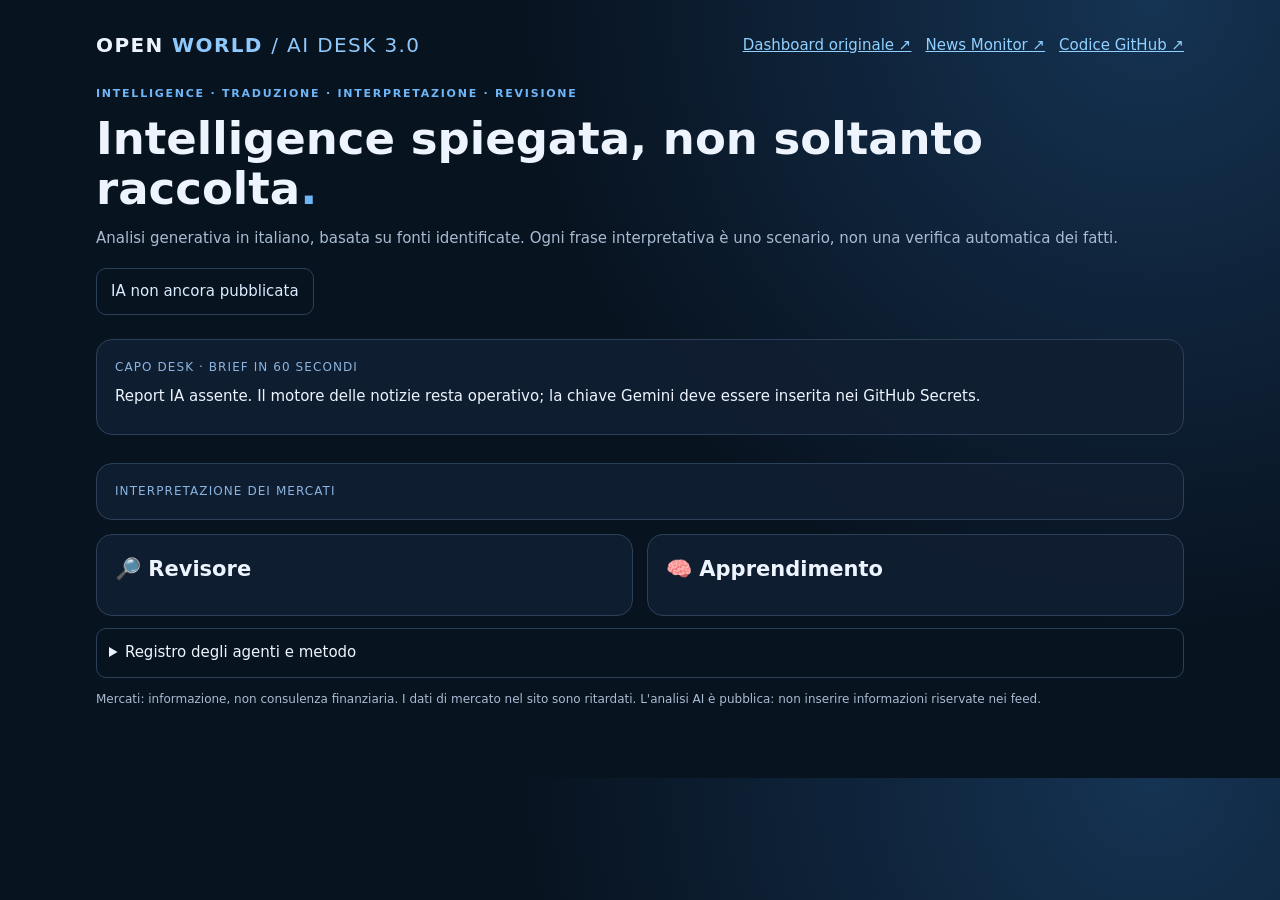
==== site/ai/index.html @ 58844883 "IMPORT: OPEN WORLD 3.0 + originale + Gemini agents" ====
<!doctype html><html lang="it"><head><meta charset="utf-8"><meta name="viewport" content="width=device-width, initial-scale=1, viewport-fit=cover"><meta name="theme-color" content="#0b1726"><title>OPEN WORLD • Intelligence AI</title>
<style>
:root{color-scheme:dark;--bg:#081320;--panel:#101e31;--line:#2d405a;--ink:#edf4fd;--muted:#a9bbd1;--accent:#6eb6f7}*{box-sizing:border-box}body{margin:0;background:radial-gradient(circle at 90% 0%,#153353,#081320 45%);font:15px/1.55 system-ui, -apple-system,'Segoe UI',sans-serif;color:var(--ink)}main{max-width:1120px;padding:18px 16px 70px;margin:0 auto}header{display:flex;align-items:center;justify-content:space-between;gap:14px;flex-wrap:wrap;padding:12px 0 24px}.brand{font-size:20px;font-weight:900;letter-spacing:.07em}.brand span{color:#8fc9fc}a{color:#91d1ff}nav{display:flex;gap:14px;flex-wrap:wrap}.eyebrow{font-size:11px;letter-spacing:.16em;font-weight:700;color:var(--accent)}h1{font-size:clamp(28px,5vw,45px);line-height:1.12;margin:12px 0}h2{font-size:21px;margin:0 0 12px}h3{font-size:16px;margin:8px 0}p{margin:8px 0}.muted{color:var(--muted)}.panel{background:rgba(16,30,49,.94);border:1px solid var(--line);border-radius:16px;padding:18px;margin:14px 0}.status{padding:11px 14px;border:1px solid var(--line);border-radius:10px;display:inline-block;margin:10px 0;color:#dbecff}.grid{display:grid;grid-template-columns:repeat(auto-fit,minmax(260px,1fr));gap:14px}.grid .panel{margin:0}.item{padding:14px 0;border-top:1px solid var(--line)}.item:first-child{border-top:0}.quote{border-left:3px solid #5ab9e5;padding-left:10px;margin:12px 0}.tag{display:inline-block;padding:4px 8px;background:#203754;border:1px solid var(--line);border-radius:8px;font-size:12px;margin:2px}.danger{color:#ffa29c}.note{font-size:12px;color:var(--muted)}.smallcaps{font-size:12px;letter-spacing:.09em;text-transform:uppercase;color:#8ab4df}.actions{display:flex;gap:12px;flex-wrap:wrap}.linkbtn{border:1px solid #5185ad;border-radius:10px;padding:9px 12px;text-decoration:none;color:white;background:#1a3b59}.columns{columns:2 340px;column-gap:22px}.columns p{break-inside:avoid}ol{padding-left:20px}.audit{display:flex;gap:8px;flex-wrap:wrap}button{background:#22496b;color:white;border:1px solid #4d7195;padding:10px;border-radius:8px}#issue{white-space:pre-wrap}details{border:1px solid var(--line);padding:12px;margin:12px 0;border-radius:10px}summary{cursor:pointer}@media(max-width:600px){header{align-items:flex-start}main{padding:12px} .panel{padding:14px}}
</style></head><body><main>
<header><div class="brand">OPEN <span>WORLD</span> <span style="font-weight:400">/ AI DESK 3.0</span></div><nav><a href="../original/">Dashboard originale ↗</a><a href="../">News Monitor ↗</a><a href="https://github.com/omarbaya/open-world-intelligence">Codice GitHub ↗</a></nav></header>
<div class="eyebrow">INTELLIGENCE · TRADUZIONE · INTERPRETAZIONE · REVISIONE</div>
<h1>Intelligence spiegata, non soltanto raccolta<span style="color:#6eb6f7">.</span></h1>
<p class="muted">Analisi generativa in italiano, basata su fonti identificate. Ogni frase interpretativa è uno scenario, non una verifica automatica dei fatti.</p>
<div id="status" class="status">Caricamento dati…</div><section class="panel"><div class="smallcaps">CAPO DESK · BRIEF IN 60 SECONDI</div><div id="summary">n.d.</div></section>
<section class="grid" id="roles"></section><section class="panel"><div class="smallcaps">INTERPRETAZIONE DEI MERCATI</div><div id="chief"></div></section>
<section class="grid"><article class="panel"><h2>🔎 Revisore</h2><div id="verification"></div></article><article class="panel"><h2>🧠 Apprendimento</h2><div id="learning"></div></article></section>
<details><summary>Registro degli agenti e metodo</summary><div id="audit"></div><p class="note">Il Verificatore IA controlla la coerenza con gli estratti disponibili, non sostituisce fonti indipendenti. Il sistema non modifica i parametri automaticamente.</p></details>
<div class="note">Mercati: informazione, non consulenza finanziaria. I dati di mercato nel sito sono ritardati. L'analisi AI è pubblica: non inserire informazioni riservate nei feed.</div>
</main><script>
const E=id=>document.getElementById(id),esc=s=>String(s??'n.d.').replace(/[&<>"']/g,c=>({'&':'&amp;','<':'&lt;','>':'&gt;','"':'&quot;',"'":'&#39;'}[c])),p=s=>'<p>'+esc(s)+'</p>';
function link(x){try{const u=new URL(x);return u.protocol==='https:'?u.href:'#'}catch{return '#'}}
function section(k,v){const title=({'geopolitica':'🌍 Geopolitica ed energia','macro':'📊 Macro e mercati','difesa':'🛡️ Difesa'})[k]||k;
const div=document.createElement('article');div.className='panel';div.innerHTML='<h2>'+title+'</h2>'+p(v.quadro||'n.d.')+(v.items||[]).map(i=>{
const source=window.refs?.[i.id];return '<div class="item"><h3>'+esc(i.traduzione||'n.d.')+'</h3><p><b>Fatto riportato:</b> '+esc(i.fatto)+'</p><p><b>Perché conta:</b> '+esc(i.perche_conta)+'</p><p><b>Se… allora…:</b> '+esc(i.mercati)+'</p><p class="note">'+esc(i.certezza)+'</p>'+(source?'<a href="'+link(source.url)+'" target="_blank" rel="noopener noreferrer">Fonte: '+esc(source.publisher)+' ↗</a> <small> '+esc(source.published_at||'')+'</small>':'')+'</div>';}).join('');return div}
const fields={'guerre_e_crisi':'Guerre e crisi','mercati':'Mercati','macro_banche_centrali':'Banche centrali','geopolitica_mercati':'Geopolitica → mercati','agenda':'Agenda','difesa':'Difesa','scenari_7_30_90':'Scenari 7/30/90 giorni','valutazione_finale':'Valutazione','lezione':'Lezione del giorno','limiti':'Limiti'};
fetch('../data/latest_ai.json?v='+Date.now(),{cache:'no-store'}).then(r=>{if(!r.ok)throw Error('HTTP '+r.status);return r.json()}).then(d=>{
E('status').textContent=(d.status==='ok'?'● IA generativa attiva':d.status==='partial'?'● Analisi IA parziale':'● IA non attivata')+' · '+(d.generated_at||'Nessuna esecuzione')+' · '+(d.model||'modello non configurato');
if(d.status==='not_configured'||d.status==='error'){E('summary').innerHTML='<p class="danger">'+esc(d.message||'Chiave Gemini mancante, o quota gratuita esaurita.')+'</p><p class="muted">Il News Monitor continua a funzionare autonomamente. La pagina AI non simula analisi inesistenti.</p>';return}
window.refs=Object.fromEntries((d.sources||[]).map(x=>[x.id,x]));
E('summary').innerHTML=(d.brief?.sintesi_60s||[]).map(s=>'<div class="quote">'+esc(s)+'</div>').join('')||p('n.d.');
Object.entries(d.research||{}).forEach(([k,v])=>E('roles').append(section(k,v)));
E('chief').innerHTML=Object.entries(fields).map(([k,t])=>'<h3>'+t+'</h3>'+p(d.brief?.[k])).join('');
E('verification').innerHTML=p(d.verification?.giudizio||'n.d.')+(d.verification?.segnalazioni||[]).map(x=>'<p class="quote">'+esc(x.problema)+' → '+esc(x.correzione)+'</p>').join('');
E('learning').innerHTML='<h3>Osservazioni</h3>'+(d.learning?.osservazioni||[]).map(p).join('')+'<h3>Correzioni proposte (non applicate automaticamente)</h3>'+(d.learning?.correzioni_proposte||[]).map(p).join('');
E('audit').innerHTML='<div class="audit">'+(d.agent_audit||[]).map(x=>'<span class="tag">'+esc(x.role)+': '+esc(x.status)+'</span>').join('')+'</div>';
}).catch(e=>{E('status').textContent='IA non ancora pubblicata';E('summary').innerHTML=p('Report IA assente. Il motore delle notizie resta operativo; la chiave Gemini deve essere inserita nei GitHub Secrets.')});
</script></body></html>
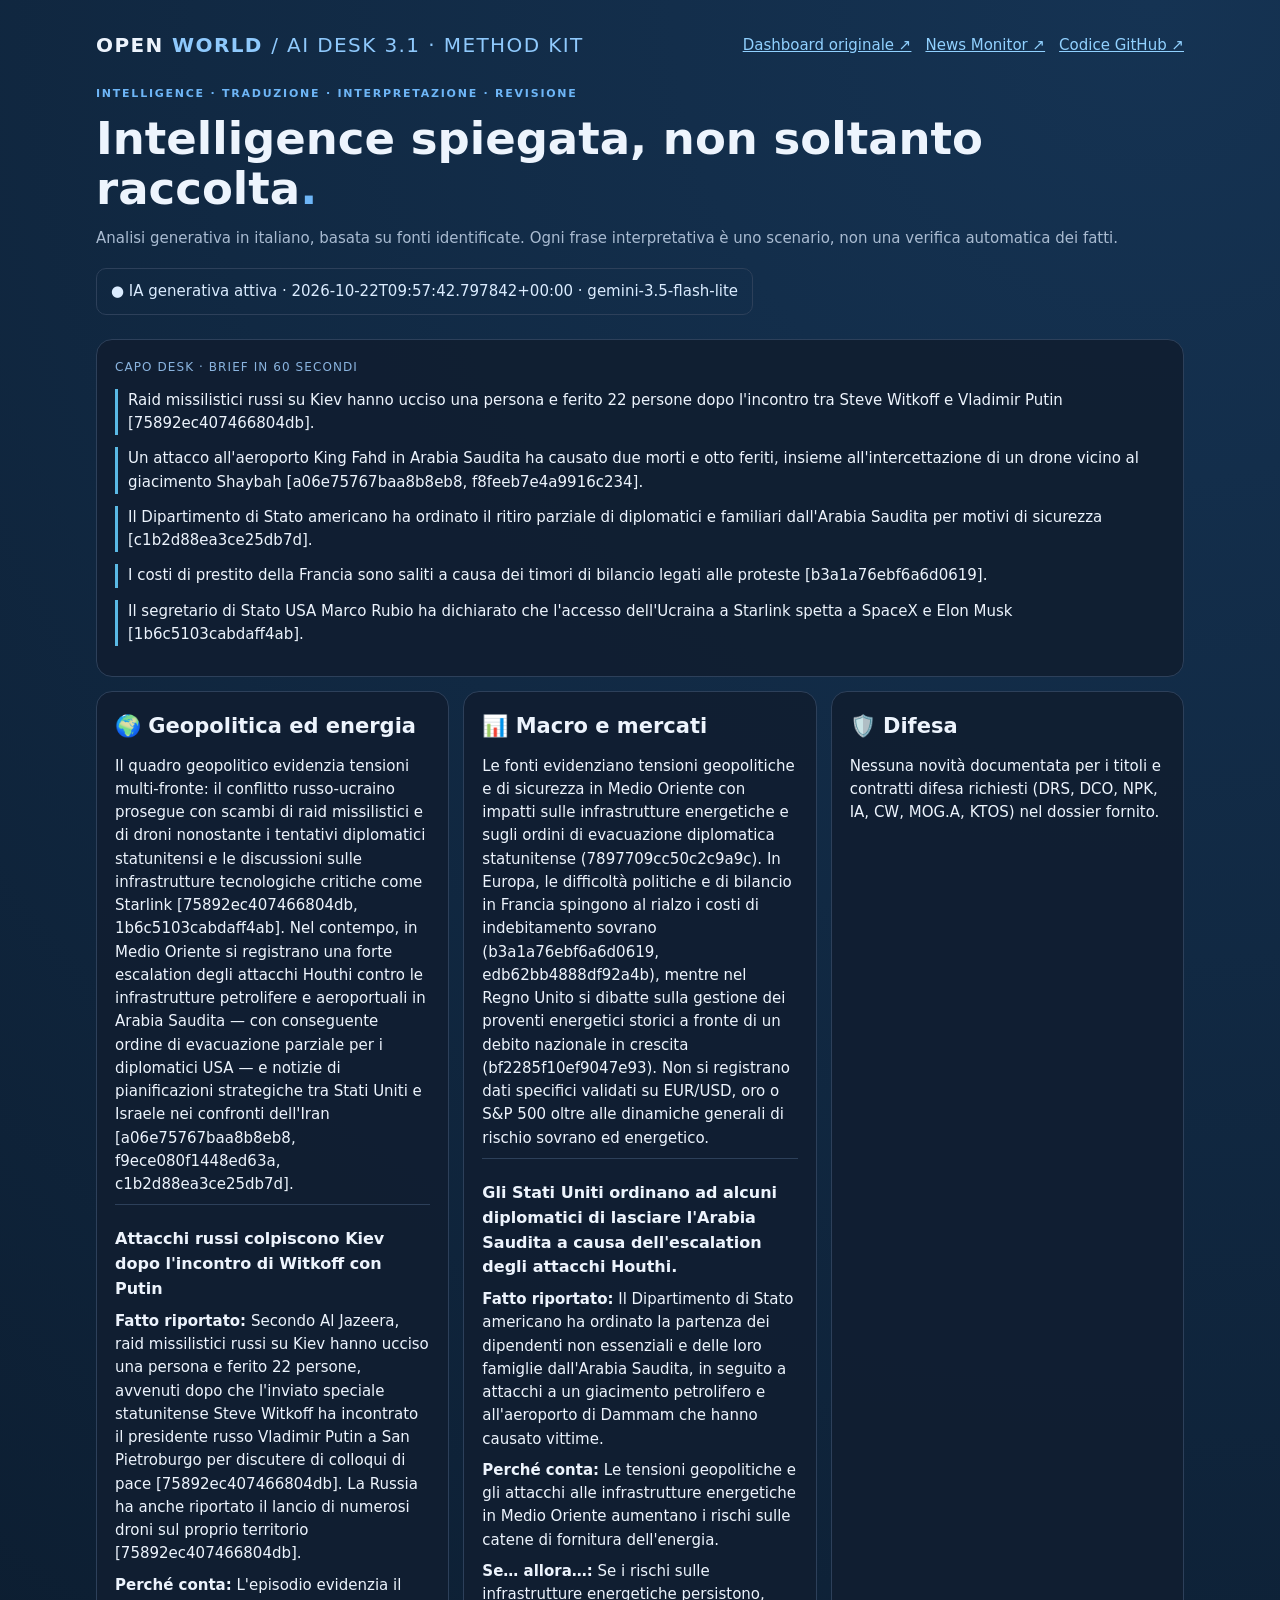
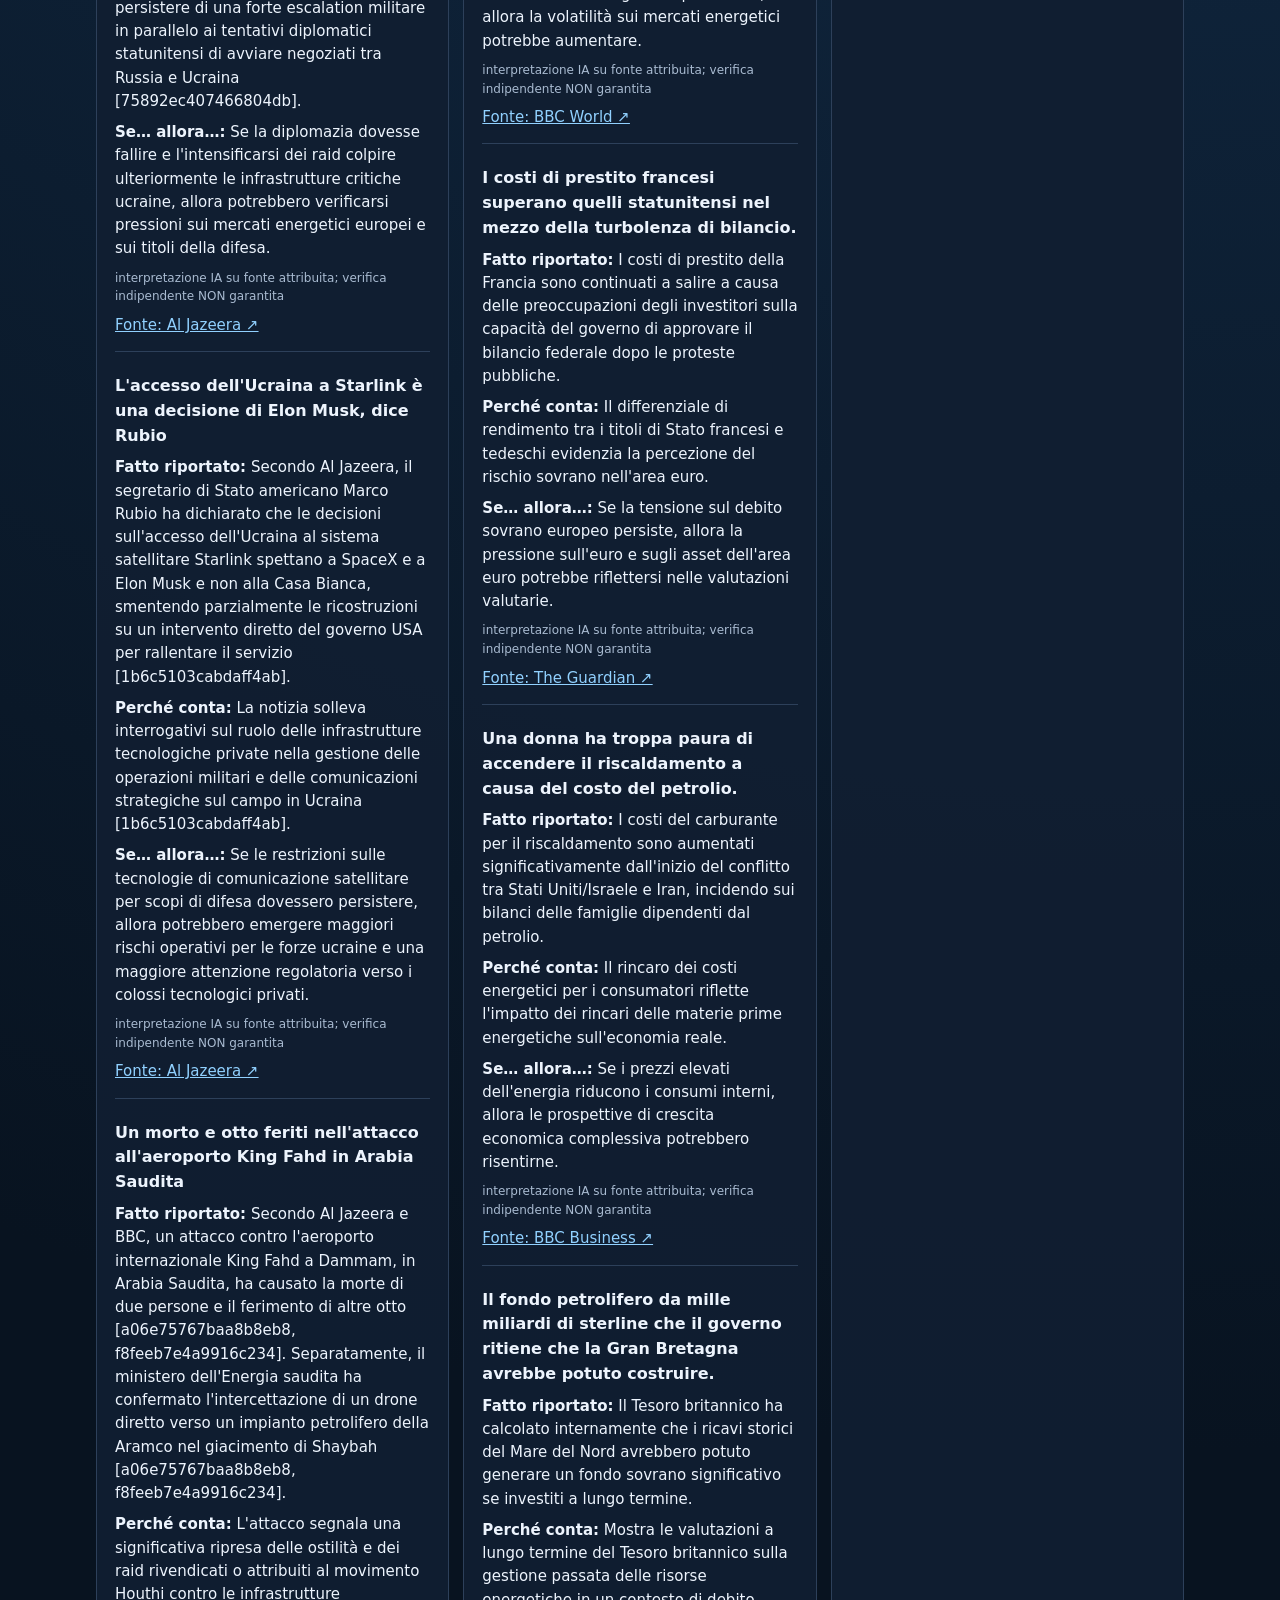
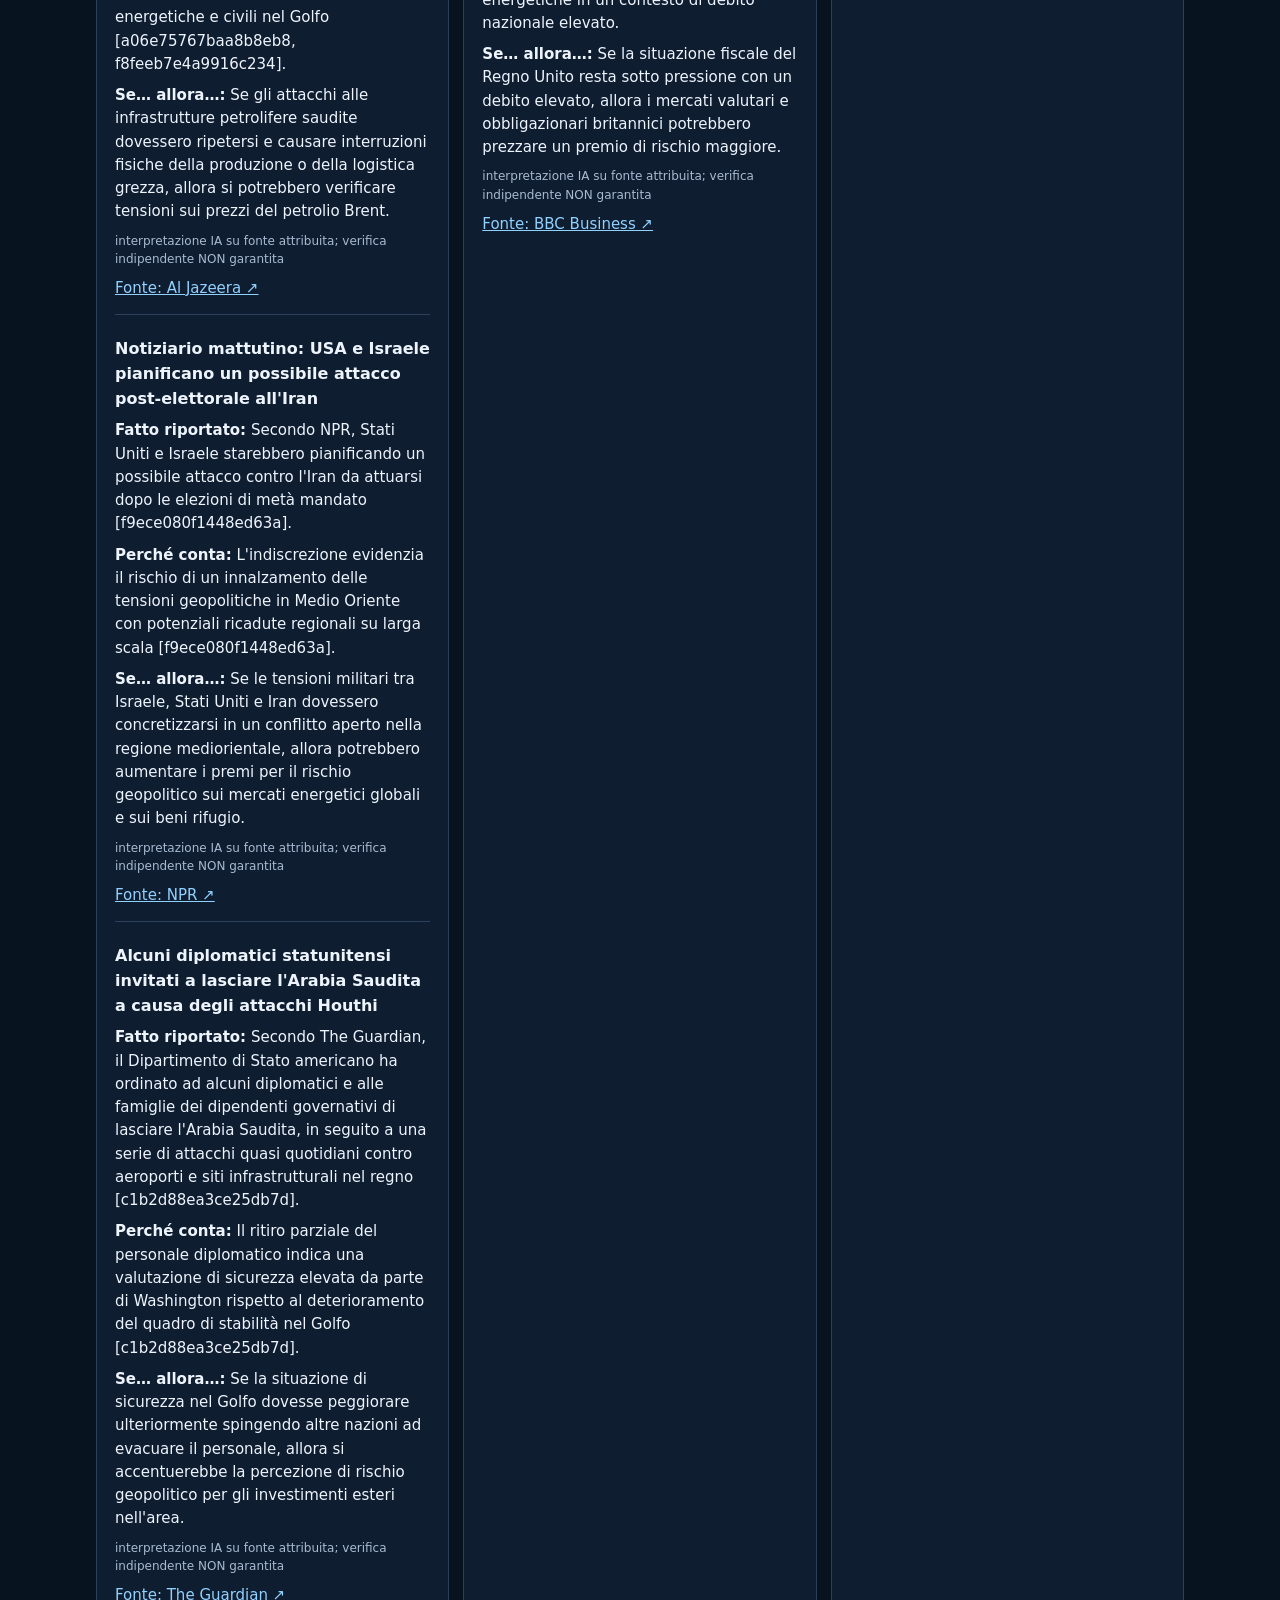
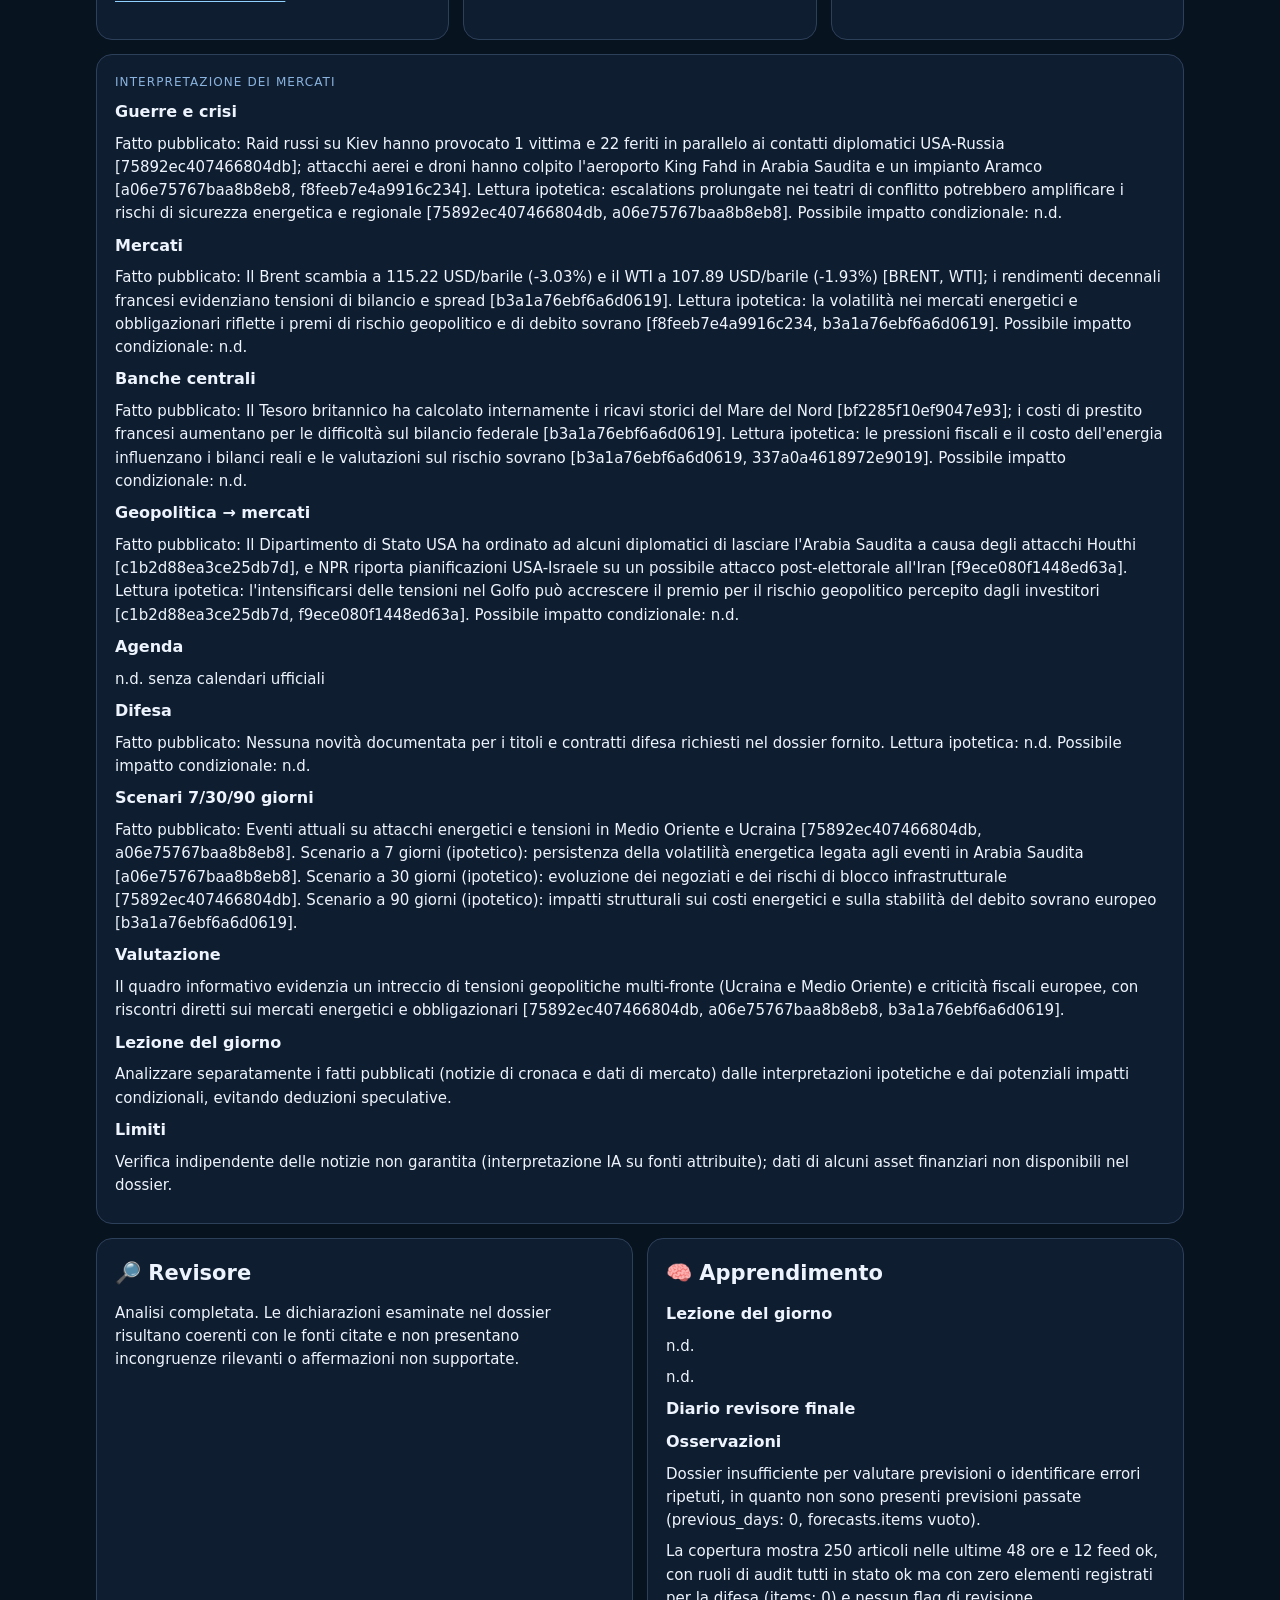
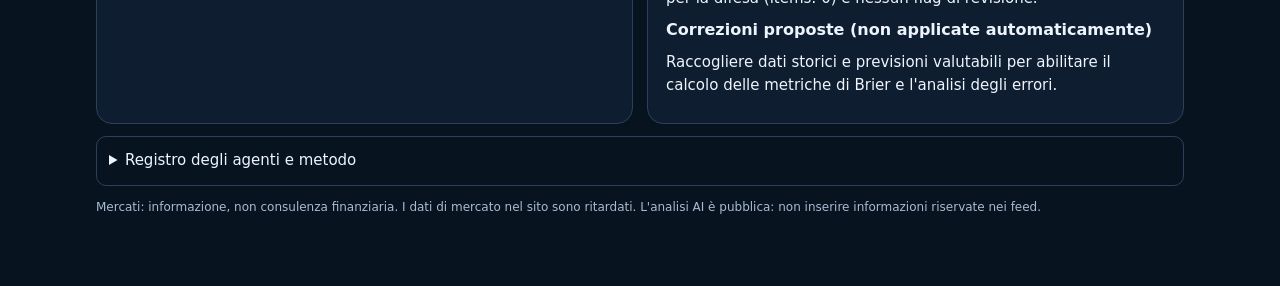
==== commit 5576b3dc: "IMPORT: OPEN WORLD 3.0 + originale + Gemini agents" ====
--- a/site/ai/index.html
+++ b/site/ai/index.html
@@ -2,7 +2,7 @@
 <style>
 :root{color-scheme:dark;--bg:#081320;--panel:#101e31;--line:#2d405a;--ink:#edf4fd;--muted:#a9bbd1;--accent:#6eb6f7}*{box-sizing:border-box}body{margin:0;background:radial-gradient(circle at 90% 0%,#153353,#081320 45%);font:15px/1.55 system-ui, -apple-system,'Segoe UI',sans-serif;color:var(--ink)}main{max-width:1120px;padding:18px 16px 70px;margin:0 auto}header{display:flex;align-items:center;justify-content:space-between;gap:14px;flex-wrap:wrap;padding:12px 0 24px}.brand{font-size:20px;font-weight:900;letter-spacing:.07em}.brand span{color:#8fc9fc}a{color:#91d1ff}nav{display:flex;gap:14px;flex-wrap:wrap}.eyebrow{font-size:11px;letter-spacing:.16em;font-weight:700;color:var(--accent)}h1{font-size:clamp(28px,5vw,45px);line-height:1.12;margin:12px 0}h2{font-size:21px;margin:0 0 12px}h3{font-size:16px;margin:8px 0}p{margin:8px 0}.muted{color:var(--muted)}.panel{background:rgba(16,30,49,.94);border:1px solid var(--line);border-radius:16px;padding:18px;margin:14px 0}.status{padding:11px 14px;border:1px solid var(--line);border-radius:10px;display:inline-block;margin:10px 0;color:#dbecff}.grid{display:grid;grid-template-columns:repeat(auto-fit,minmax(260px,1fr));gap:14px}.grid .panel{margin:0}.item{padding:14px 0;border-top:1px solid var(--line)}.item:first-child{border-top:0}.quote{border-left:3px solid #5ab9e5;padding-left:10px;margin:12px 0}.tag{display:inline-block;padding:4px 8px;background:#203754;border:1px solid var(--line);border-radius:8px;font-size:12px;margin:2px}.danger{color:#ffa29c}.note{font-size:12px;color:var(--muted)}.smallcaps{font-size:12px;letter-spacing:.09em;text-transform:uppercase;color:#8ab4df}.actions{display:flex;gap:12px;flex-wrap:wrap}.linkbtn{border:1px solid #5185ad;border-radius:10px;padding:9px 12px;text-decoration:none;color:white;background:#1a3b59}.columns{columns:2 340px;column-gap:22px}.columns p{break-inside:avoid}ol{padding-left:20px}.audit{display:flex;gap:8px;flex-wrap:wrap}button{background:#22496b;color:white;border:1px solid #4d7195;padding:10px;border-radius:8px}#issue{white-space:pre-wrap}details{border:1px solid var(--line);padding:12px;margin:12px 0;border-radius:10px}summary{cursor:pointer}@media(max-width:600px){header{align-items:flex-start}main{padding:12px} .panel{padding:14px}}
 </style></head><body><main>
-<header><div class="brand">OPEN <span>WORLD</span> <span style="font-weight:400">/ AI DESK 3.0</span></div><nav><a href="../original/">Dashboard originale ↗</a><a href="../">News Monitor ↗</a><a href="https://github.com/omarbaya/open-world-intelligence">Codice GitHub ↗</a></nav></header>
+<header><div class="brand">OPEN <span>WORLD</span> <span style="font-weight:400">/ AI DESK 3.1 · METHOD KIT</span></div><nav><a href="../original/">Dashboard originale ↗</a><a href="../">News Monitor ↗</a><a href="https://github.com/omarbaya/open-world-intelligence">Codice GitHub ↗</a></nav></header>
 <div class="eyebrow">INTELLIGENCE · TRADUZIONE · INTERPRETAZIONE · REVISIONE</div>
 <h1>Intelligence spiegata, non soltanto raccolta<span style="color:#6eb6f7">.</span></h1>
 <p class="muted">Analisi generativa in italiano, basata su fonti identificate. Ogni frase interpretativa è uno scenario, non una verifica automatica dei fatti.</p>
@@ -25,8 +25,8 @@
 E('summary').innerHTML=(d.brief?.sintesi_60s||[]).map(s=>'<div class="quote">'+esc(s)+'</div>').join('')||p('n.d.');
 Object.entries(d.research||{}).forEach(([k,v])=>E('roles').append(section(k,v)));
 E('chief').innerHTML=Object.entries(fields).map(([k,t])=>'<h3>'+t+'</h3>'+p(d.brief?.[k])).join('');
-E('verification').innerHTML=p(d.verification?.giudizio||'n.d.')+(d.verification?.segnalazioni||[]).map(x=>'<p class="quote">'+esc(x.problema)+' → '+esc(x.correzione)+'</p>').join('');
-E('learning').innerHTML='<h3>Osservazioni</h3>'+(d.learning?.osservazioni||[]).map(p).join('')+'<h3>Correzioni proposte (non applicate automaticamente)</h3>'+(d.learning?.correzioni_proposte||[]).map(p).join('');
+E('verification').innerHTML=p(d.verification?.esito||d.verification?.giudizio||'n.d.')+(d.verification?.errori||d.verification?.segnalazioni||[]).map(x=>'<p class="quote">'+esc(x.testo_errato||x.problema)+' → '+esc(x.correzione)+'</p>').join('');
+E('learning').innerHTML='<h3>Lezione del giorno</h3>'+p(d.learning?.lezione?.titolo||'n.d.')+p(d.learning?.lezione?.spiegazione||'n.d.')+'<h3>Diario revisore finale</h3>'+(d.learning?.diario||[]).map(x=>p(x.problema+' → '+x.regola_proposta)).join('')+'<h3>Osservazioni</h3>'+(d.learning?.osservazioni||[]).map(p).join('')+'<h3>Correzioni proposte (non applicate automaticamente)</h3>'+(d.learning?.correzioni_proposte||[]).map(p).join('');
 E('audit').innerHTML='<div class="audit">'+(d.agent_audit||[]).map(x=>'<span class="tag">'+esc(x.role)+': '+esc(x.status)+'</span>').join('')+'</div>';
 }).catch(e=>{E('status').textContent='IA non ancora pubblicata';E('summary').innerHTML=p('Report IA assente. Il motore delle notizie resta operativo; la chiave Gemini deve essere inserita nei GitHub Secrets.')});
 </script></body></html>
